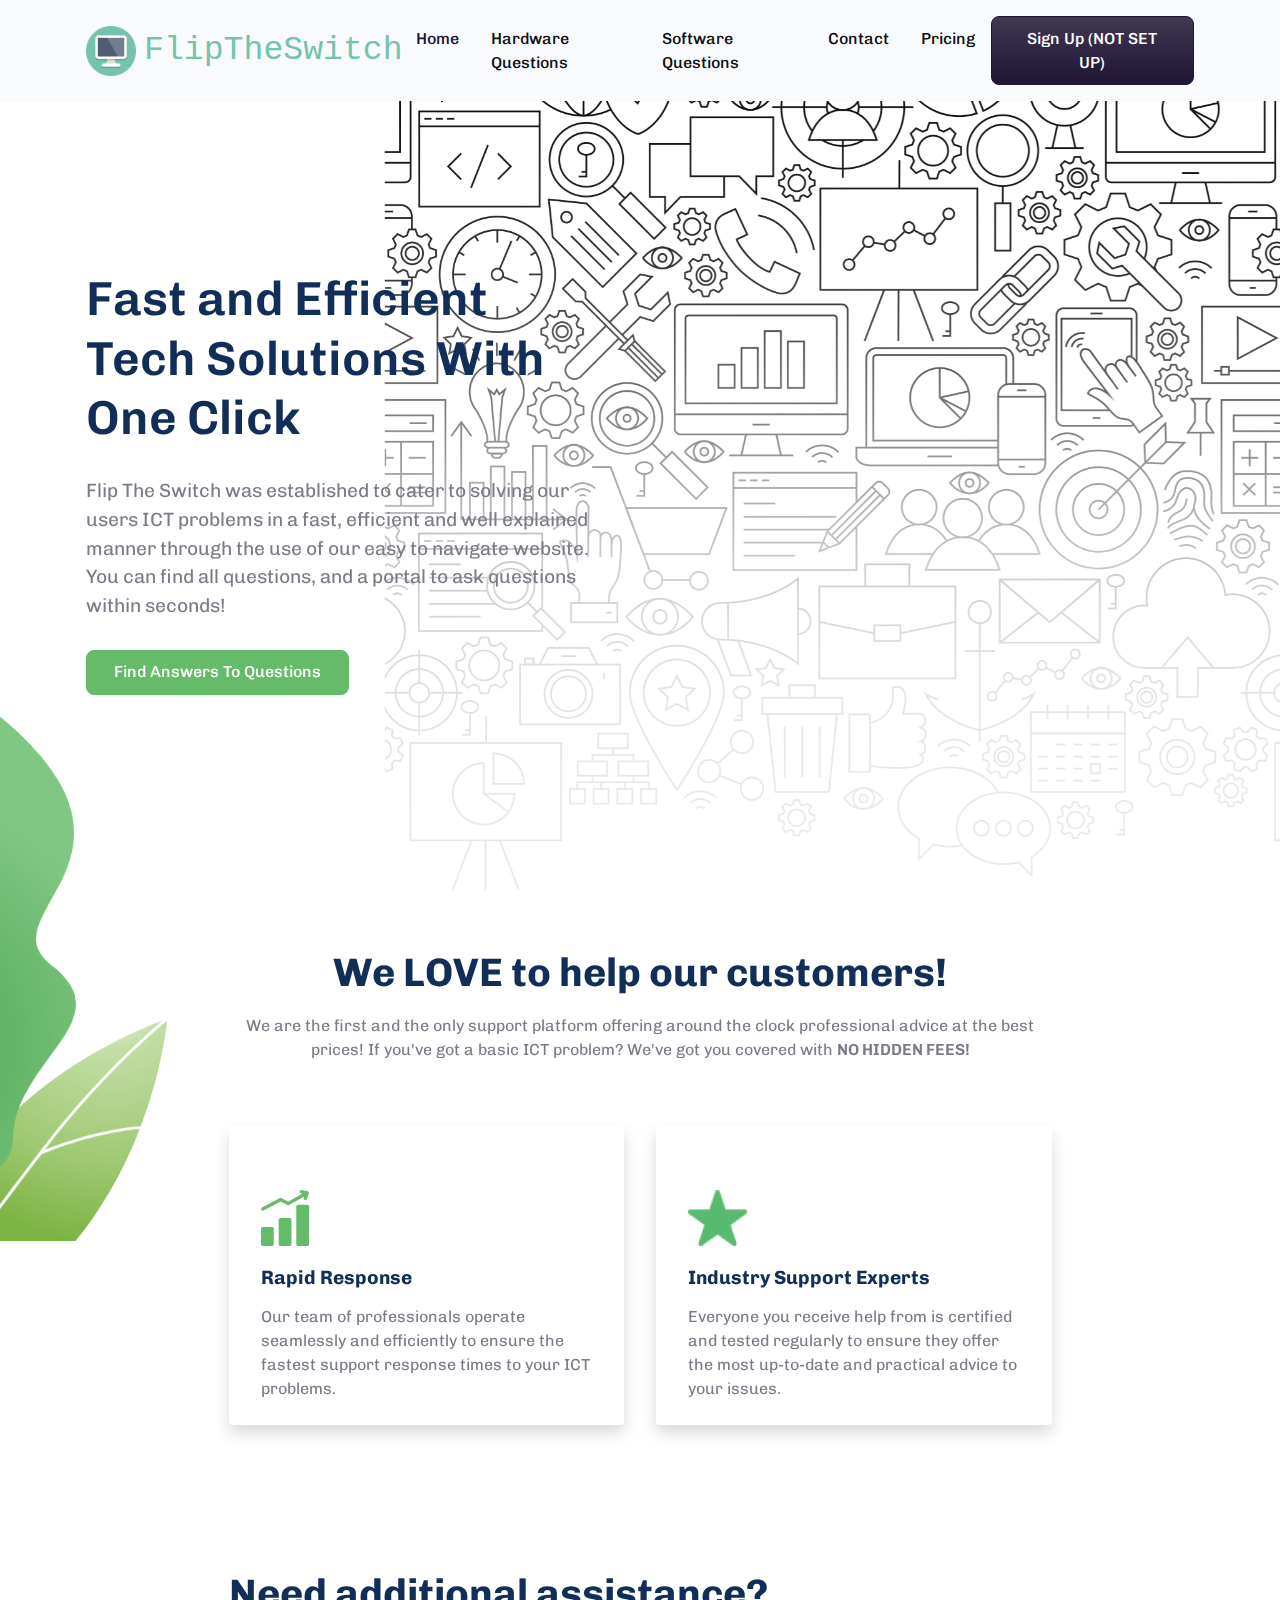
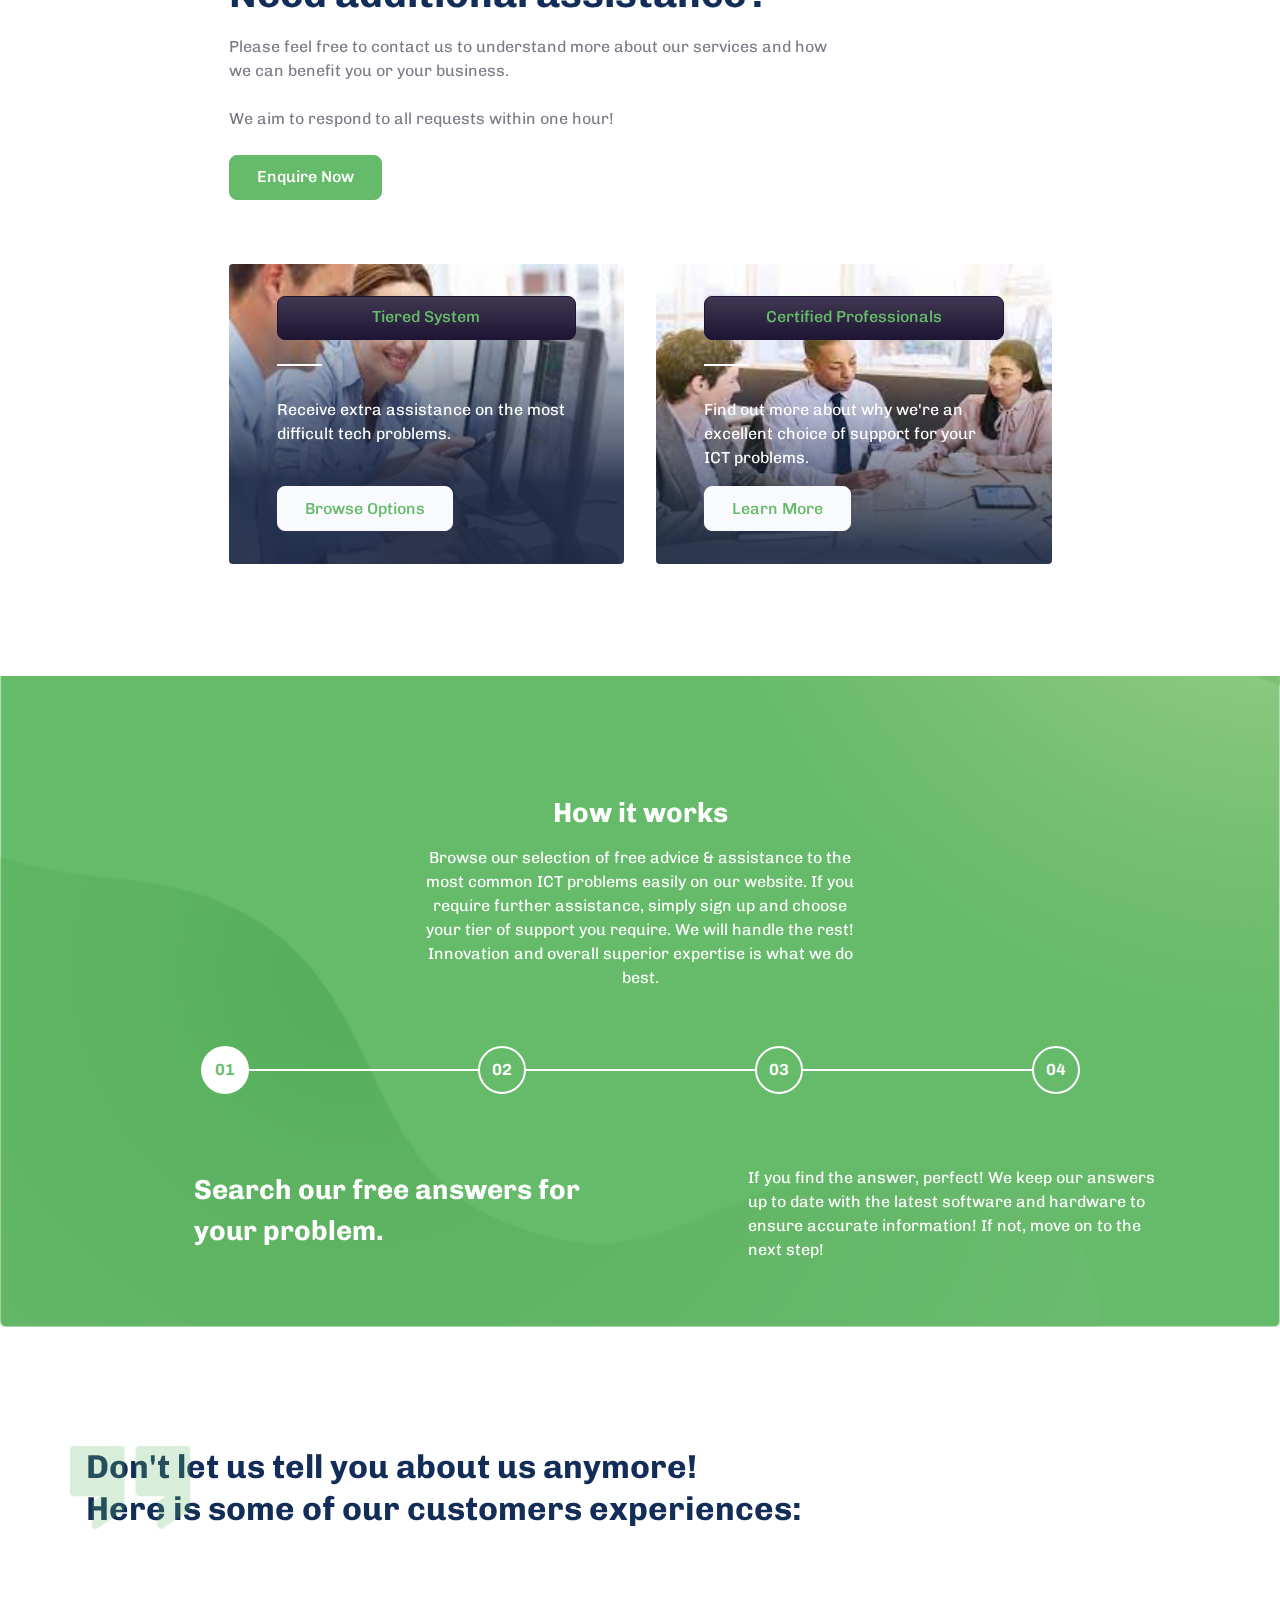
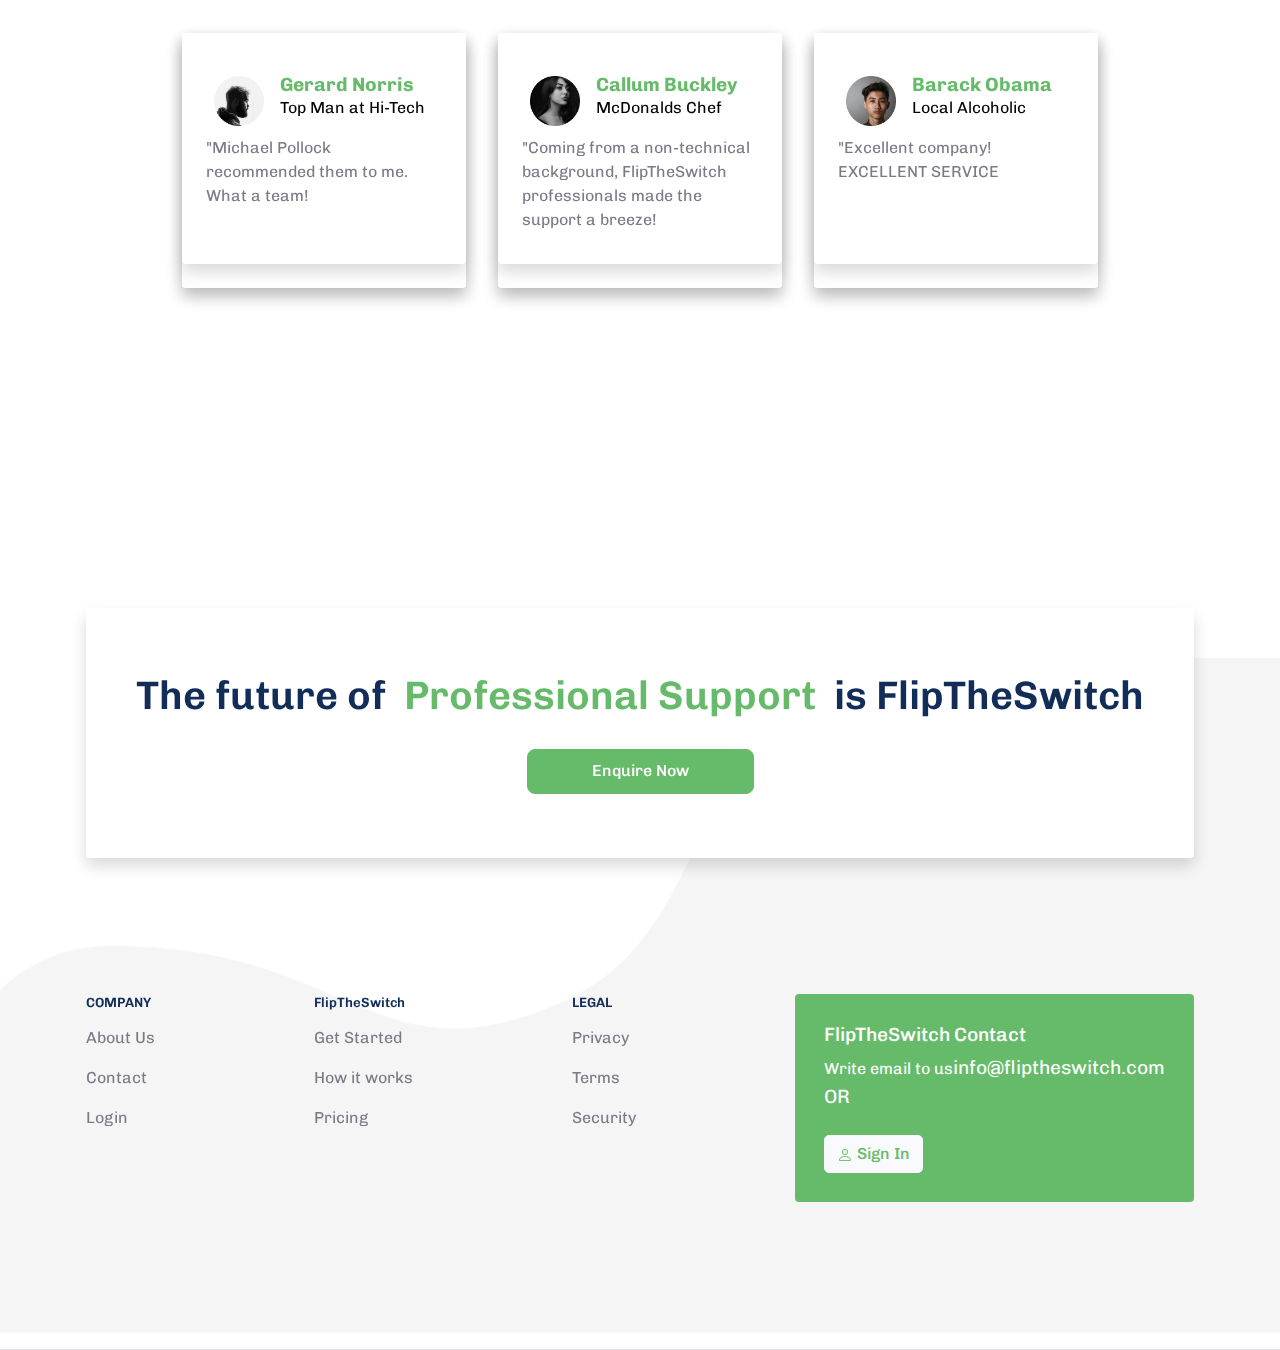
==== index.html @ 38746a78 "test test" ====
<!DOCTYPE html>
<html lang="en-US" dir="ltr">
  <head>
    <meta charset="utf-8" />
    <meta http-equiv="X-UA-Compatible" content="IE=edge" />
    <meta name="viewport" content="width=device-width, initial-scale=1" />

    <!-- ===============================================-->
    <!--    Document Title-->
    <!-- ===============================================-->
    <title>Home - FlipTheSwitch</title>

    <!-- ===============================================-->
    <!--    Favicons-->
    <!-- ===============================================-->
    <link
      rel="apple-touch-icon"
      sizes="180x180"
      href="assets/img/favicons/apple-touch-icon.png"
    />
    <link
      rel="icon"
      type="image/png"
      sizes="32x32"
      href="assets/img/favicons/favicon-32x32.png"
    />
    <link
      rel="icon"
      type="image/png"
      sizes="16x16"
      href="assets/img/favicons/favicon-16x16.png"
    />
    <link rel="manifest" href="assets/img/favicons/site.webmanifest" />
    <!-- <link
      rel="apple-touch-icon"
      sizes="180x180"
      href="assets/img/favicons/apple-touch-icon.png"
    />
    <link
      rel="icon"
      type="image/png"
      sizes="32x32"
      href="assets/img/favicons/favicon-32x32.png"
    />
    <link
      rel="icon"
      type="image/png"
      sizes="16x16"
      href="assets/img/favicons/favicon-16x16.png"
    />
    <link
      rel="shortcut icon"
      type="image/x-icon"
      href="assets/img/favicons/favicon.ico"
    />
    <link rel="manifest" href="assets/img/favicons/manifest.json" />
    <meta
      name="msapplication-TileImage"
      content="assets/img/favicons/mstile-150x150.png"
    /> -->
    <meta name="theme-color" content="#ffffff" />

    <!-- ===============================================-->
    <!--    Stylesheets-->
    <!-- ===============================================-->
    <link href="assets/css/theme.min.css" rel="stylesheet" />
  </head>

  <body>
    <!-- ===============================================-->
    <!--    Main Content-->
    <!-- ===============================================-->
    <main class="main" id="top">
      <nav
        class="navbar navbar-expand-lg navbar-light fixed-top py-3 bg-light opacity-1"
        data-navbar-on-scroll="data-navbar-on-scroll"
      >
        <div class="container">
          <a class="navbar-brand" href="index.html"
            ><img
              class="d-inline-block align-top img-fluid"
              src="assets/img/gallery/main-logo.png"
              alt=""
              width="50"
            /><span class="text-theme font-monospace fs-4 ps-2"
              >FlipTheSwitch</span
            ></a
          ><button
            class="navbar-toggler collapsed"
            type="button"
            data-bs-toggle="collapse"
            data-bs-target="#navbarSupportedContent"
            aria-controls="navbarSupportedContent"
            aria-expanded="false"
            aria-label="Toggle navigation"
          >
            <span class="navbar-toggler-icon"></span>
          </button>
          <div
            class="collapse navbar-collapse border-top border-lg-0 mt-4 mt-lg-0"
            id="navbarSupportedContent"
          >
            <ul class="navbar-nav me-auto mb-2 mb-lg-0">
              <li class="naßv-item px-2">
                <a
                  class="nav-link fw-medium active"
                  aria-current="page"
                  href="index.html"
                  >Home</a
                >
              </li>
              <li class="nav-item px-2">
                <a class="nav-link fw-medium" href="hardware_questions.html"
                  >Hardware Questions</a
                >
              </li>
              <li class="nav-item px-2">
                <a class="nav-link fw-medium" href="software_questions.html">Software Questions</a>
              </li>
              <li class="nav-item px-2">
                <a class="nav-link fw-medium" href="contact.html">Contact</a>
              </li>
              <li class="nav-item px-2">
                <a class="nav-link fw-medium" href="pricing.html">Pricing</a>
              </li>

            </ul>
            <form class="d-flex">
              <button
                class="btn btn-lg btn-dark bg-gradient order-0"
                type="submit"
              >
                Sign Up (NOT SET UP)
              </button>
            </form>
          </div>
        </div>
      </nav>
      <section class="py-0" id="header">
        <div
          class="bg-holder d-none d-md-block"
          style="
            background-image: url(assets/img/illustrations/hero-header2.png);
            background-position: right top;
            background-size: contain;
            top: 8%;
            left: 30%;
          "
        ></div>
        <!--/.bg-holder-->
        <div
          class="bg-holder d-md-none"
          style="
            background-image: url(assets/img/illustrations/hero-bg.png);
            background-position: right top;
            background-size: contain;
          "
        ></div>
        <!--/.bg-holder-->
        <div class="container">
          <div class="row align-items-center min-vh-75 min-vh-lg-100">
            <div
              class="col-md-7 col-lg-6 col-xxl-5 py-6 text-sm-start text-center"
            >
              <h1 class="mt-6 mb-sm-4 fw-semi-bold lh-sm fs-4 fs-lg-5 fs-xl-6">
                Fast and Efficient <br class="d-block d-lg-block" />Tech
                Solutions With <br class="d-block d-lg-block" />One Click
              </h1>
              <p class="mb-4 fs-1">
                Flip The Switch was established to cater to solving our users
                ICT problems in a fast, efficient and well explained manner
                through the use of our easy to navigate website. You can find
                all questions, and a portal to ask questions within seconds!
              </p>
              <a class="btn btn-lg btn-success" href="hardware_questions.html" role="button"
                >Find Answers To Questions</a
              >
            </div>
          </div>
        </div>
      </section>
      <section class="py-5" id="Opportuanities">
        <div
          class="bg-holder d-none d-sm-block"
          style="
            background-image: url(assets/img/illustrations/bg.png);
            background-position: top left;
            background-size: 225px 755px;
            margin-top: -17.5rem;
          "
        ></div>
        <!--/.bg-holder-->
        <div class="container">
          <div class="row">
            <div class="col-lg-9 mx-auto text-center mb-3">
              <h5 class="fw-bold fs-3 fs-lg-5 lh-sm mb-3">
                We LOVE to help our customers!
              </h5>
              <p class="mb-5">
                We are the first and the only support platform offering around
                the clock professional advice at the best prices! If you've got
                a basic ICT problem? We've got you covered with
                <strong>NO HIDDEN FEES!</strong>
              </p>
            </div>
          </div>
          <div class="row flex-center h-100">
            <div class="col-xl-9">
              <div class="row">
                <!-- <div class="col-md-4 mb-5">
                  <div
                    class="card h-100 shadow px-4 px-md-2 px-lg-3 card-span pt-6"
                  >
                    <div class="text-center text-md-start card-hover">
                      <img
                        class="ps-3 icons"
                        src="assets/img/icons/farmer.svg"
                        height="60"
                        alt=""
                      />
                      <div class="card-body">
                        <h6 class="fw-bold fs-1 heading-color">
                          Connect with our farmers
                        </h6>
                        <p class="mt-3 mb-md-0 mb-lg-2">
                          Nemo enim ipsam voluptatem quia voluptas sit
                          aspernatur aut odit aut fugit, sed quia consequuntur
                          magni dolores eos qui ratione

                          <br />
                          <br />
                          Put whatever shite in here.
                        </p>
                      </div>
                    </div>
                  </div>
                </div> -->
                <div class="col-md-6 mb-5">
                  <div
                    class="card h-100 shadow px-4 px-md-2 px-lg-3 card-span pt-6"
                  >
                    <div class="text-center text-md-start card-hover">
                      <img
                        class="ps-3 pb-1 icons"
                        src="assets/img/icons/growth.svg"
                        height="60"
                        alt=""
                      />
                      <div class="card-body">
                        <h6 class="fw-bold fs-1 heading-color">
                          Rapid Response
                        </h6>
                        <p class="mt-3 mb-md-0 mb-lg-2">
                          Our team of professionals operate seamlessly and efficiently to ensure the fastest support response times to your ICT problems.<br />
                        </p>
                      </div>
                    </div>
                  </div>
                </div>
                <div class="col-md-6 mb-5">
                  <div
                    class="card h-100 shadow px-4 px-md-2 px-lg-3 card-span pt-6"
                  >
                    <div class="text-center text-md-start card-hover">
                      <img
                        class="ps-3 pb-1 icons"
                        src="assets/img/icons/star.png"
                        height="60"
                        alt=""
                      />
                      <div class="card-body">
                        <h6 class="fw-bold fs-1 heading-color">
                          Industry Support Experts
                        </h6>
                        <p class="mt-3 mb-md-0 mb-lg-2">
                          Everyone you receive help from is certified and tested regularly to ensure they offer the most up-to-date and practical advice to your issues.
                        </p>
                      </div>
                    </div>
                  </div>
                </div>
              </div>
            </div>
          </div>
        </div>
      </section>

      <!-- ============================================-->
      <!-- <section> begin ============================-->
      <section class="py-5" id="invest">
        <div class="container">
          <div class="row justify-content-center">
            <div class="col-xl-9 mb-3">
              <div class="row">
                <div class="col-lg-9 mb-3">
                  <h5 class="fw-bold fs-3 fs-lg-5 lh-sm mb-3">
                    Need additional assistance?
                  </h5>
                  <p class="mb-5">
                    Please feel free to contact us to understand more about our services and how we can benefit you or your business. <br /><br />
                    We aim to respond to all requests within one hour!<br><br> 

                    <a class="btn btn-lg btn-success" href="contact.html" role="button"
                >Enquire Now</a
                  </p>
                </div>
                <div class="col-md-6 mb-5">
                  <div class="card text-white">
                    <img
                      class="card-img"
                      src="assets/img/gallery/short-terms2.jpg"
                      alt="..."
                      height="300px"
                    />
                    <div
                      class="card-img-overlay d-flex flex-column justify-content-center px-5 px-md-3 px-lg-5 bg-dark-gradient"
                    >
                    <h6 class="text-success pt-2 btn btn-lg btn-dark bg-gradient order-0">Tiered System</h6>
                      <hr
                        class="text-white"
                        style="height: 0.12rem; width: 2.813rem"
                      />
                      <div class="pt-lg-3">
                        
                        <p class="w-xxl-75">
                          Receive extra assistance on the most difficult tech
                          problems.<br><br>
                        </p>
                        <button
                          class="btn btn-lg btn-light text-success"
                          type="button"
                        >
                          Browse Options
                        </button>
                      </div>
                    </div>
                  </div>
                </div>
                <div class="col-md-6 mb-5">
                  <div class="card text-white">
                    <img
                      class="card-img"
                      src="assets/img/gallery/qualified.jpg"
                      alt="..."
                      height="300px"
                    />
                    <div
                      class="card-img-overlay d-flex flex-column justify-content-center px-5 px-md-3 px-lg-5 bg-light-gradient"
                    >
                      <h6 class="text-success pt-2 btn btn-lg btn-dark bg-gradient order-0">Certified Professionals</h6>
                      <hr
                        class="text-white"
                        style="height: 0.12rem; width: 2.813rem"
                      />
                      <div class="pt-lg-3">
                      
                        <p class="w-xxl-75">
                          Find out more about why we're an excellent choice of
                          support for your ICT problems.
                        </p>
                        <button
                          class="btn btn-lg btn-light text-success"
                          type="button"
                        >
                          Learn More
                        </button>
                      </div>
                    </div>
                  </div>
                </div>
              </div>
            </div>
          </div>
        </div>
        <!-- end of .container-->
      </section>
      <!-- <section> close ============================-->
      <!-- ============================================-->

      <section class="py-0">
        <div
          class="bg-holder"
          style="
            background-image: url(assets/img/illustrations/how-it-works.png);
            background-position: center bottom;
            background-size: cover;
          "
        ></div>
        <!--/.bg-holder-->
        <div class="container-lg">
          <div class="row justify-content-center">
            <div class="col-sm-8 col-md-9 col-xl-5 text-center pt-8">
              <h5 class="fw-bold fs-3 fs-xxl-5 lh-sm mb-3 text-white">
                How it works
              </h5>
              <p class="mb-5 text-white">
                Browse our selection of free advice & assistance to the most
                common ICT problems easily on our website. If you require
                further assistance, simply sign up and choose your tier of
                support you require. We will handle the rest! Innovation and
                overall superior expertise is what we do best.
              </p>
            </div>
            <div class="col-sm-9 col-md-12 col-xxl-9">
              <div class="theme-tab">
                <ul class="nav justify-content-between">
                  <li class="nav-item" role="presentation">
                    <a
                      class="nav-link active fw-semi-bold"
                      href="#bootstrap-tab1"
                      data-bs-toggle="tab"
                      data-bs-target="#tab1"
                      id="tab-1"
                      ><span class="nav-item-circle-parent"
                        ><span class="nav-item-circle">01</span></span
                      ></a
                    >
                  </li>
                  <li class="nav-item" role="presentation">
                    <a
                      class="nav-link fw-semi-bold"
                      href="#bootstrap-tab2"
                      data-bs-toggle="tab"
                      data-bs-target="#tab2"
                      id="tab-2"
                      ><span class="nav-item-circle-parent"
                        ><span class="nav-item-circle">02</span></span
                      ></a
                    >
                  </li>
                  <li class="nav-item" role="presentation">
                    <a
                      class="nav-link fw-semi-bold"
                      href="#bootstrap-tab3"
                      data-bs-toggle="tab"
                      data-bs-target="#tab3"
                      id="tab-3"
                      ><span class="nav-item-circle-parent"
                        ><span class="nav-item-circle">03</span></span
                      ></a
                    >
                  </li>
                  <li class="nav-item" role="presentation">
                    <a
                      class="nav-link fw-semi-bold"
                      href="#bootstrap-tab4"
                      data-bs-toggle="tab"
                      data-bs-target="#tab4"
                      id="tab-4"
                      ><span class="nav-item-circle-parent"
                        ><span class="nav-item-circle">04</span></span
                      ></a
                    >
                  </li>
                </ul>
                <div class="tab-content" id="myTabContent">
                  <div
                    class="tab-pane fade show active"
                    id="tab1"
                    role="tabpanel"
                    aria-labelledby="tab-1"
                  >
                    <div class="row align-items-center my-6 mx-auto">
                      <div class="col-md-6 col-lg-5 offset-md-1">
                        <h3 class="fw-bold lh-base text-white">
                          Search our free answers for your problem.
                        </h3>
                      </div>
                      <div class="col-md-5 text-white offset-lg-1">
                        <p class="mb-0">
                          If you find the answer, perfect! We keep our answers
                          up to date with the latest software and hardware to
                          ensure accurate information! If not, move on to the
                          next step!
                        </p>
                      </div>
                    </div>
                  </div>
                  <div
                    class="tab-pane fade"
                    id="tab2"
                    role="tabpanel"
                    aria-labelledby="tab-2"
                  >
                    <div class="row align-items-center my-6 mx-auto">
                      <div class="col-md-6 col-lg-5 offset-md-1">
                        <h3 class="fw-bold lh-base text-white">
                          Click SIGN UP at the top of the page or
                          <a href="#">CLICK HERE</a>
                        </h3>
                      </div>
                      <div class="col-md-5 text-white offset-lg-1">
                        <p class="mb-0">
                          When you sign up to our website, you unlock more free
                          professional advice & the option to pay for our
                          professionals to assist you 1-on-1.
                        </p>
                      </div>
                    </div>
                  </div>
                  <div
                    class="tab-pane fade"
                    id="tab3"
                    role="tabpanel"
                    aria-labelledby="tab-3"
                  >
                    <div class="row align-items-center my-6 mx-auto">
                      <div class="col-md-6 col-lg-5 offset-md-1">
                        <h3 class="fw-bold lh-base text-white">
                          Fill in payment info & select the support you require!
                        </h3>
                      </div>
                      <div class="col-md-5 text-white offset-lg-1">
                        <p class="mb-0">
                          We offer a 30 day money back gaurantee in the unlikely
                          scenario that we fail to resolve your problem.
                          <br /><br />
                          Select your support level and you're good to go!
                        </p>
                      </div>
                    </div>
                  </div>
                  <div
                    class="tab-pane fade"
                    id="tab4"
                    role="tabpanel"
                    aria-labelledby="tab-4"
                  >
                    <div class="row align-items-center my-6 mx-auto">
                      <div class="col-md-6 col-lg-5 offset-md-1">
                        <h3 class="fw-bold lh-base text-white">
                          Schedule your 1-to-1 slot or speak to us instantly at
                          the click of a button.
                        </h3>
                      </div>
                      <div class="col-md-5 text-white offset-lg-1">
                        <p class="mb-0">
                          We understand the frustation of waiting on responses
                          during support requests. We have the solution. You can
                          schedule a time that suits you to receive ICT support
                          or contact our agents immediately. We aim to respond
                          within <strong>ONE hour!</strong>
                        </p>
                      </div>
                    </div>
                  </div>
                </div>
              </div>
            </div>
          </div>
        </div>
      </section>
      <section class="py-8" id="testimonial">
        <div class="container-lg">
          <div class="row flex-center">
            <div class="col-12 col-lg-10 col-xl-12">
              <div
                class="bg-holder"
                style="
                  background-image: url(assets/img/illustrations/testimonial-bg.png);
                  background-position: top left;
                  background-size: 120px 83px;
                "
              ></div>
              <!--/.bg-holder-->
              <h6 class="fs-3 fs-lg-4 fw-bold lh-sm">
                Don't let us tell you about us anymore! <br />
                Here is some of our customers experiences:
              </h6>
            </div>
            <div
              class="carousel slide pt-3"
              id="carouselExampleDark"
              data-bs-ride="carousel"
            >
              <div class="carousel-inner">
                <div class="carousel-item active" data-bs-interval="10000">
                  <div
                    class="row h-100 mx-3 mx-sm-5 mx-md-4 my-md-7 m-lg-7 mt-7"
                  >
                    <div class="col-md-4 mb-5 mb-md-0">
                      <div class="card h-100 shadow">
                        <div class="card-body my-3">
                          <div
                            class="align-items-xl-center d-block d-xl-flex px-3"
                          >
                            <img
                              class="img-fluid me-3 me-md-2 me-lg-3"
                              src="assets/img/gallery/user-1.png"
                              width="50"
                              alt=""
                            />
                            <div class="flex-1 align-items-center pt-2">
                              <h5 class="mb-0 fw-bold text-success">
                                Gerard Norris
                              </h5>
                              <p class="fw-normal text-black">
                                Top Dog at Hi-Tech
                              </p>
                            </div>
                          </div>
                          <p class="mb-0 px-3 px-md-2 px-xxl-3">
                            &quot;Michael Pollock recommended them to me. What a
                            team!
                          </p>
                        </div>
                      </div>
                    </div>
                    <div class="col-md-4 mb-5 mb-md-0">
                      <div class="card h-100 shadow">
                        <div class="card-body my-3">
                          <div
                            class="align-items-xl-center d-block d-xl-flex px-3"
                          >
                            <img
                              class="img-fluid me-3 me-md-2 me-lg-3"
                              src="assets/img/gallery/user-2.png"
                              width="50"
                              alt=""
                            />
                            <div class="flex-1 align-items-center pt-2">
                              <h5 class="mb-0 fw-bold text-success">
                                Callum Buckley
                              </h5>
                              <p class="fw-normal text-black">
                                McDonalds Head Chef
                              </p>
                            </div>
                          </div>
                          <p class="mb-0 px-3 px-md-2 px-xxl-3">
                            &quot;Coming from a non-technical background,
                            FlipTheSwitch professionals made the support a
                            breeze!
                          </p>
                        </div>
                      </div>
                    </div>
                    <div class="col-md-4 mb-5 mb-md-0">
                      <div class="card h-100 shadow">
                        <div class="card-body my-3">
                          <div
                            class="align-items-xl-center d-block d-xl-flex px-3"
                          >
                            <img
                              class="img-fluid me-3 me-md-2 me-lg-3"
                              src="assets/img/gallery/user-3.png"
                              width="50"
                              alt=""
                            />
                            <div class="flex-1 align-items-center pt-2">
                              <h5 class="mb-0 fw-bold text-success">
                                Barack Obama
                              </h5>
                              <p class="fw-normal text-black">Herbalist</p>
                            </div>
                          </div>
                          <p class="mb-0 px-3 px-md-2 px-xxl-3">
                            &quot;Excellent company! EXCELLENT SERVICE
                          </p>
                        </div>
                      </div>
                    </div>
                  </div>
                </div>
                <div class="carousel-item active" data-bs-interval="20000">
                  <div
                    class="row h-100 mx-3 mx-sm-5 mx-md-4 my-md-7 m-lg-7 mt-7"
                  >
                    <div class="col-md-4 mb-5 mb-md-0">
                      <div class="card h-100 shadow">
                        <div class="card-body my-3">
                          <div
                            class="align-items-xl-center d-block d-xl-flex px-3"
                          >
                            <img
                              class="img-fluid me-3 me-md-2 me-lg-3"
                              src="assets/img/gallery/user-1.png"
                              width="50"
                              alt=""
                            />
                            <div class="flex-1 align-items-center pt-2">
                              <h5 class="mb-0 fw-bold text-success">
                                Gerard Norris
                              </h5>
                              <p class="fw-normal text-black">
                                Top Dog at Hi-Tech
                              </p>
                            </div>
                          </div>
                          <p class="mb-0 px-3 px-md-2 px-xxl-3">
                            &quot;Michael Pollock recommended them to me. What a
                            team!
                          </p>
                        </div>
                      </div>
                    </div>
                    <div class="col-md-4 mb-5 mb-md-0">
                      <div class="card h-100 shadow">
                        <div class="card-body my-3">
                          <div
                            class="align-items-xl-center d-block d-xl-flex px-3"
                          >
                            <img
                              class="img-fluid me-3 me-md-2 me-lg-3"
                              src="assets/img/gallery/user-2.png"
                              width="50"
                              alt=""
                            />
                            <div class="flex-1 align-items-center pt-2">
                              <h5 class="mb-0 fw-bold text-success">
                                Callum Buckley
                              </h5>
                              <p class="fw-normal text-black">
                                McDonalds Head Chef
                              </p>
                            </div>
                          </div>
                          <p class="mb-0 px-3 px-md-2 px-xxl-3">
                            &quot;Coming from a non-technical background,
                            FlipTheSwitch professionals made the support a
                            breeze!
                          </p>
                        </div>
                      </div>
                    </div>
                    <div class="col-md-4 mb-5 mb-md-0">
                      <div class="card h-100 shadow">
                        <div class="card-body my-3">
                          <div
                            class="align-items-xl-center d-block d-xl-flex px-3"
                          >
                            <img
                              class="img-fluid me-3 me-md-2 me-lg-3"
                              src="assets/img/gallery/user-3.png"
                              width="50"
                              alt=""
                            />
                            <div class="flex-1 align-items-center pt-2">
                              <h5 class="mb-0 fw-bold text-success">
                                Barack Obama
                              </h5>
                              <p class="fw-normal text-black">Herbalist</p>
                            </div>
                          </div>
                          <p class="mb-0 px-3 px-md-2 px-xxl-3">
                            &quot;Excellent company! EXCELLENT SERVICE
                          </p>
                        </div>
                      </div>
                    </div>
                  </div>
                </div>
                <div class="carousel-item active" data-bs-interval="30000">
                  <div
                    class="row h-100 mx-3 mx-sm-5 mx-md-4 my-md-7 m-lg-7 mt-7"
                  >
                    <div class="col-md-4 mb-5 mb-md-0">
                      <div class="card h-100 shadow">
                        <div class="card-body my-3">
                          <div
                            class="align-items-xl-center d-block d-xl-flex px-3"
                          >
                            <img
                              class="img-fluid me-3 me-md-2 me-lg-3"
                              src="assets/img/gallery/user-1.png"
                              width="50"
                              alt=""
                            />
                            <div class="flex-1 align-items-center pt-2">
                              <h5 class="mb-0 fw-bold text-success">
                                Gerard Norris
                              </h5>
                              <p class="fw-normal text-black">
                                Top Man at Hi-Tech
                              </p>
                            </div>
                          </div>
                          <p class="mb-0 px-3 px-md-2 px-xxl-3">
                            &quot;Michael Pollock recommended them to me. What a
                            team!
                          </p>
                        </div>
                      </div>
                    </div>
                    <div class="col-md-4 mb-5 mb-md-0">
                      <div class="card h-100 shadow">
                        <div class="card-body my-3">
                          <div
                            class="align-items-xl-center d-block d-xl-flex px-3"
                          >
                            <img
                              class="img-fluid me-3 me-md-2 me-lg-3"
                              src="assets/img/gallery/user-2.png"
                              width="50"
                              alt=""
                            />
                            <div class="flex-1 align-items-center pt-2">
                              <h5 class="mb-0 fw-bold text-success">
                                Callum Buckley
                              </h5>
                              <p class="fw-normal text-black">
                                McDonalds Chef
                              </p>
                            </div>
                          </div>
                          <p class="mb-0 px-3 px-md-2 px-xxl-3">
                            &quot;Coming from a non-technical background,
                            FlipTheSwitch professionals made the support a
                            breeze!
                          </p>
                        </div>
                      </div>
                    </div>
                    <div class="col-md-4 mb-5 mb-md-0">
                      <div class="card h-100 shadow">
                        <div class="card-body my-3">
                          <div
                            class="align-items-xl-center d-block d-xl-flex px-3"
                          >
                            <img
                              class="img-fluid me-3 me-md-2 me-lg-3"
                              src="assets/img/gallery/user-3.png"
                              width="50"
                              alt=""
                            />
                            <div class="flex-1 align-items-center pt-2">
                              <h5 class="mb-0 fw-bold text-success">
                                Barack Obama
                              </h5>
                              <p class="fw-normal text-black">Local Alcoholic</p>
                            </div>
                          </div>
                          <p class="mb-0 px-3 px-md-2 px-xxl-3">
                            &quot;Excellent company! EXCELLENT SERVICE
                          </p>
                        </div>
                      </div>
                    </div>
                  </div>
                </div>
                <div class="carousel-item" data-bs-interval="2000">
                  <div
                    class="row h-100 mx-3 mx-sm-5 mx-md-4 my-md-7 m-lg-7 mt-7"
                  >
                    <div class="col-md-4 mb-5 mb-md-0">
                      <div class="card h-100 shadow">
                        <div class="card-body my-3">
                          <div
                            class="align-items-xl-center d-block d-xl-flex px-3"
                          >
                            <img
                              class="img-fluid me-3 me-md-2 me-lg-3"
                              src="assets/img/gallery/user-1.png"
                              width="50"
                              alt=""
                            />
                            <div class="flex-1 align-items-center pt-2">
                              <h5 class="mb-0 fw-bold text-success">
                                Fernando Soler
                              </h5>
                              <p class="fw-normal text-black">
                                Telecommunication Engineer
                              </p>
                            </div>
                          </div>
                          <p class="mb-0 px-3 px-md-2 px-xxl-3">
                            &quot;Quis autem vel eum iure reprehenderit qui in
                            ea voluptate velit esse quam nihil molestiae
                          </p>
                        </div>
                      </div>
                    </div>
                    <div class="col-md-4 mb-5 mb-md-0">
                      <div class="card h-100 shadow">
                        <div class="card-body my-3">
                          <div
                            class="align-items-xl-center d-block d-xl-flex px-3"
                          >
                            <img
                              class="img-fluid me-3 me-md-2 me-lg-3"
                              src="assets/img/gallery/user-2.png"
                              width="50"
                              alt=""
                            />
                            <div class="flex-1 align-items-center pt-2">
                              <h5 class="mb-0 fw-bold text-success">
                                Ilone Pickford
                              </h5>
                              <p class="fw-normal text-black">
                                Head of Agrogofund Groups
                              </p>
                            </div>
                          </div>
                          <p class="mb-0 px-3 px-md-2 px-xxl-3">
                            &quot;At vero eos et accusamus et iusto odio
                            dignissimos ducimus qui blanditiis praesentium
                          </p>
                        </div>
                      </div>
                    </div>
                    <div class="col-md-4 mb-5 mb-md-0">
                      <div class="card h-100 shadow">
                        <div class="card-body my-3">
                          <div
                            class="align-items-xl-center d-block d-xl-flex px-3"
                          >
                            <img
                              class="img-fluid me-3 me-md-2 me-lg-3"
                              src="assets/img/gallery/user-3.png"
                              width="50"
                              alt=""
                            />
                            <div class="flex-1 align-items-center pt-2">
                              <h5 class="mb-0 fw-bold text-success">
                                Ed O’Brien
                              </h5>
                              <p class="fw-normal text-black">Herbalist</p>
                            </div>
                          </div>
                          <p class="mb-0 px-3 px-md-2 px-xxl-3">
                            &quot;Ui dolorem eum fugiat quo voluptas nulla
                            pariatur? At vero eos et accusamus et iusto odio
                          </p>
                        </div>
                      </div>
                    </div>
                  </div>
                </div>
                <div class="carousel-item">
                  <div
                    class="row h-100 mx-3 mx-sm-5 mx-md-4 my-md-7 m-lg-7 mt-7"
                  >
                    <div class="col-md-4 mb-5 mb-md-0">
                      <div class="card h-100 shadow">
                        <div class="card-body my-3">
                          <div
                            class="align-items-xl-center d-block d-xl-flex px-3"
                          >
                            <img
                              class="img-fluid me-3 me-md-2 me-lg-3"
                              src="assets/img/gallery/user-1.png"
                              width="50"
                              alt=""
                            />
                            <div class="flex-1 align-items-center pt-2">
                              <h5 class="mb-0 fw-bold text-success">
                                Fernando Soler
                              </h5>
                              <p class="fw-normal text-black">
                                Telecommunication Engineer
                              </p>
                            </div>
                          </div>
                          <p class="mb-0 px-3 px-md-2 px-xxl-3">
                            &quot;Quis autem vel eum iure reprehenderit qui in
                            ea voluptate velit esse quam nihil molestiae
                          </p>
                        </div>
                      </div>
                    </div>
                    <div class="col-md-4 mb-5 mb-md-0">
                      <div class="card h-100 shadow">
                        <div class="card-body my-3">
                          <div
                            class="align-items-xl-center d-block d-xl-flex px-3"
                          >
                            <img
                              class="img-fluid me-3 me-md-2 me-lg-3"
                              src="assets/img/gallery/user-2.png"
                              width="50"
                              alt=""
                            />
                            <div class="flex-1 align-items-center pt-2">
                              <h5 class="mb-0 fw-bold text-success">
                                Ilone Pickford
                              </h5>
                              <p class="fw-normal text-black">
                                Head of Agrogofund Groups
                              </p>
                            </div>
                          </div>
                          <p class="mb-0 px-3 px-md-2 px-xxl-3">
                            &quot;At vero eos et accusamus et iusto odio
                            dignissimos ducimus qui blanditiis praesentium
                          </p>
                        </div>
                      </div>
                    </div>
                    <div class="col-md-4 mb-5 mb-md-0">
                      <div class="card h-100 shadow">
                        <div class="card-body my-3">
                          <div
                            class="align-items-xl-center d-block d-xl-flex px-3"
                          >
                            <img
                              class="img-fluid me-3 me-md-2 me-lg-3"
                              src="assets/img/gallery/user-3.png"
                              width="50"
                              alt=""
                            />
                            <div class="flex-1 align-items-center pt-2">
                              <h5 class="mb-0 fw-bold text-success">
                                Ed O’Brien
                              </h5>
                              <p class="fw-normal text-black">Herbalist</p>
                            </div>
                          </div>
                          <p class="mb-0 px-3 px-md-2 px-xxl-3">
                            &quot;Ui dolorem eum fugiat quo voluptas nulla
                            pariatur? At vero eos et accusamus et iusto odio
                          </p>
                        </div>
                      </div>
                    </div>
                  </div>
                </div>
              </div>
              <!-- <div class="row px-3 px-sm-6 px-md-0 px-lg-5 px-xl-4">
                <div class="col-12 position-relative">
                  <a
                    class="carousel-control-prev carousel-icon z-index-2"
                    href="#carouselExampleDark"
                    role="button"
                    data-bs-slide="prev"
                    ><span
                      class="carousel-control-prev-icon"
                      aria-hidden="true"
                    ></span
                    ><span class="visually-hidden">Previous</span></a
                  ><a
                    class="carousel-control-next carousel-icon z-index-2"
                    href="#carouselExampleDark"
                    role="button"
                    data-bs-slide="next"
                    ><span
                      class="carousel-control-next-icon"
                      aria-hidden="true"
                    ></span
                    ><span class="visually-hidden">Next</span></a
                  >
                </div> -->
              </div>
            </div>
          </div>
        </div>
      </section>

      <!-- ============================================-->
      <!-- <section> begin ============================-->
      <section class="z-index-1 cta">
        <div class="container">
          <div class="row flex-center">
            <div class="col-12">
              <div class="card shadow h-100 py-5">
                <div class="card-body text-center">
                  <h1 class="fw-semi-bold mb-4">
                    The future of &nbsp;<span class="text-success"
                      >Professional Support</span
                    >
                    &nbsp;is FlipTheSwitch
                  </h1>
                  <a class="btn btn-lg btn-success px-6" href="pricing.html" role="button"
                    >Enquire Now</a
                  >
                </div>
              </div>
            </div>
          </div>
        </div>
        <!-- end of .container-->
      </section>
      <!-- <section> close ============================-->
      <!-- ============================================-->

      <section class="py-0" id="contact">
        <div
          class="bg-holder"
          style="
            background-image: url(assets/img/illustrations/footer-bg.png);
            background-position: center;
            background-size: cover;
          "
        ></div>
        <!--/.bg-holder-->
        <div class="container">
          <div
            class="row justify-content-lg-between min-vh-75"
            style="padding-top: 21rem"
          >
            <div class="col-6 col-sm-4 col-lg-auto mb-3">
              <h6 class="mb-3 text-1000 fw-semi-bold">COMPANY</h6>
              <ul class="list-unstyled mb-md-4 mb-lg-0">
                <li class="mb-3">
                  <a class="text-700 text-decoration-none" href="#!"
                    >About Us</a
                  >
                </li>
                <li class="mb-3">
                  <a class="text-700 text-decoration-none" href="contact.html">Contact</a>
                </li>
                <li class="mb-3">
                  <a class="text-700 text-decoration-none" href="#!">Login</a>
                </li>
              </ul>
            </div>
            <div class="col-6 col-sm-4 col-lg-auto mb-3">
              <h6 class="mb-3 text-1000 fw-semi-bold">FlipTheSwitch</h6>
              <ul class="list-unstyled mb-md-4 mb-lg-0">
                <li class="mb-3">
                  <a class="text-700 text-decoration-none" href="index.html"
                    >Get Started</a
                  >
                </li>
                <li class="mb-3">
                  <a class="text-700 text-decoration-none" href="index.html"
                    >How it works</a
                  >
                </li>
                <li class="mb-3">
                  <a class="text-700 text-decoration-none" href="pricing.html">Pricing</a>
                </li>
              </ul>
            </div>
            <div class="col-6 col-sm-4 col-lg-auto mb-3">
              <h6 class="mb-3 text-1000 fw-semi-bold">LEGAL</h6>
              <ul class="list-unstyled mb-md-4 mb-lg-0">
                <li class="mb-3">
                  <a class="text-700 text-decoration-none" href="privacy_policy.html">Privacy</a>
                </li>
                <li class="mb-3">
                  <a class="text-700 text-decoration-none" href="#!">Terms</a>
                </li>
                <li class="mb-3">
                  <a class="text-700 text-decoration-none" href="#!"
                    >Security</a
                  >
                </li>
              </ul>
            </div>
            <div class="col-12 col-lg-auto mb-3">
              <div class="card bg-success">
                <div class="card-body p-sm-4">
                  <h5 class="text-white">FlipTheSwitch Contact</h5>
                  <p class="mb-0 text-white">
                    Write email to us<span class="text-white fs--1 fs-sm-1"
                      >info@fliptheswitch.com <br>OR</span
                    >
                  </p>
                  <br><button class="btn btn-light text-success" type="button">
                    <svg
                      class="bi bi-person me-1"
                      xmlns="http://www.w3.org/2000/svg"
                      width="16"
                      height="16"
                      fill="#76C279"
                      viewBox="0 0 16 16"
                    >
                      <path
                        d="M8 8a3 3 0 1 0 0-6 3 3 0 0 0 0 6zm2-3a2 2 0 1 1-4 0 2 2 0 0 1 4 0zm4 8c0 1-1 1-1 1H3s-1 0-1-1 1-4 6-4 6 3 6 4zm-1-.004c-.001-.246-.154-.986-.832-1.664C11.516 10.68 10.289 10 8 10c-2.29 0-3.516.68-4.168 1.332-.678.678-.83 1.418-.832 1.664h10z"
                      ></path></svg>Sign In
                  </button>
                </div>
              </div>
            </div>
          </div>
        </section>
          <hr class="text-300 mb-0" />
        
    <!-- ===============================================-->
    <!--    End of Main Content-->
    <!-- ===============================================-->

    <!-- ===============================================-->
    <!--    JavaScripts-->
    <!-- ===============================================-->
    <script src="vendors/@popperjs/popper.min.js"></script>
    <script src="vendors/bootstrap/bootstrap.min.js"></script>
    <script src="vendors/is/is.min.js"></script>
    <script src="https://polyfill.io/v3/polyfill.min.js?features=window.scroll"></script>
    <script src="assets/js/theme.js"></script>
    <link
      href="https://fonts.googleapis.com/css2?family=Chivo:wght@300;400;700;900&amp;display=swap"
      rel="stylesheet"
    />
  </body>
</html>
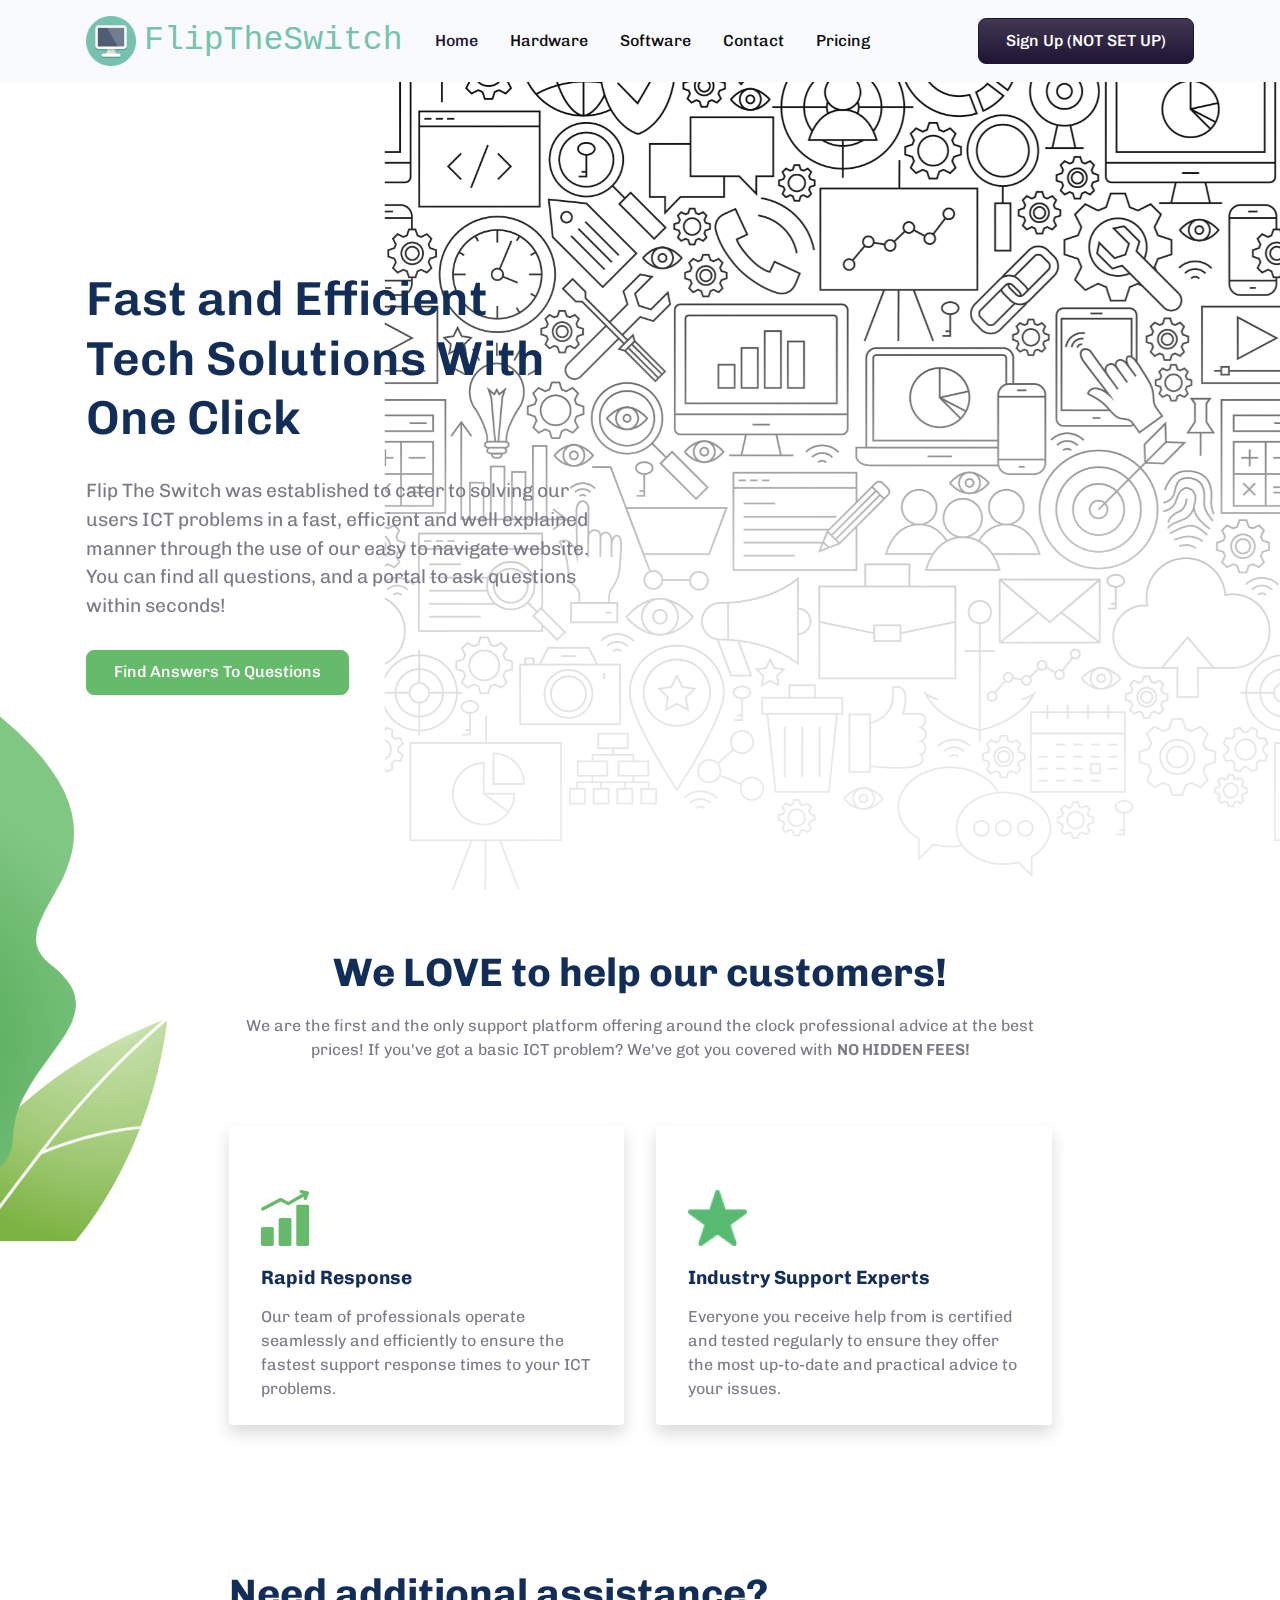
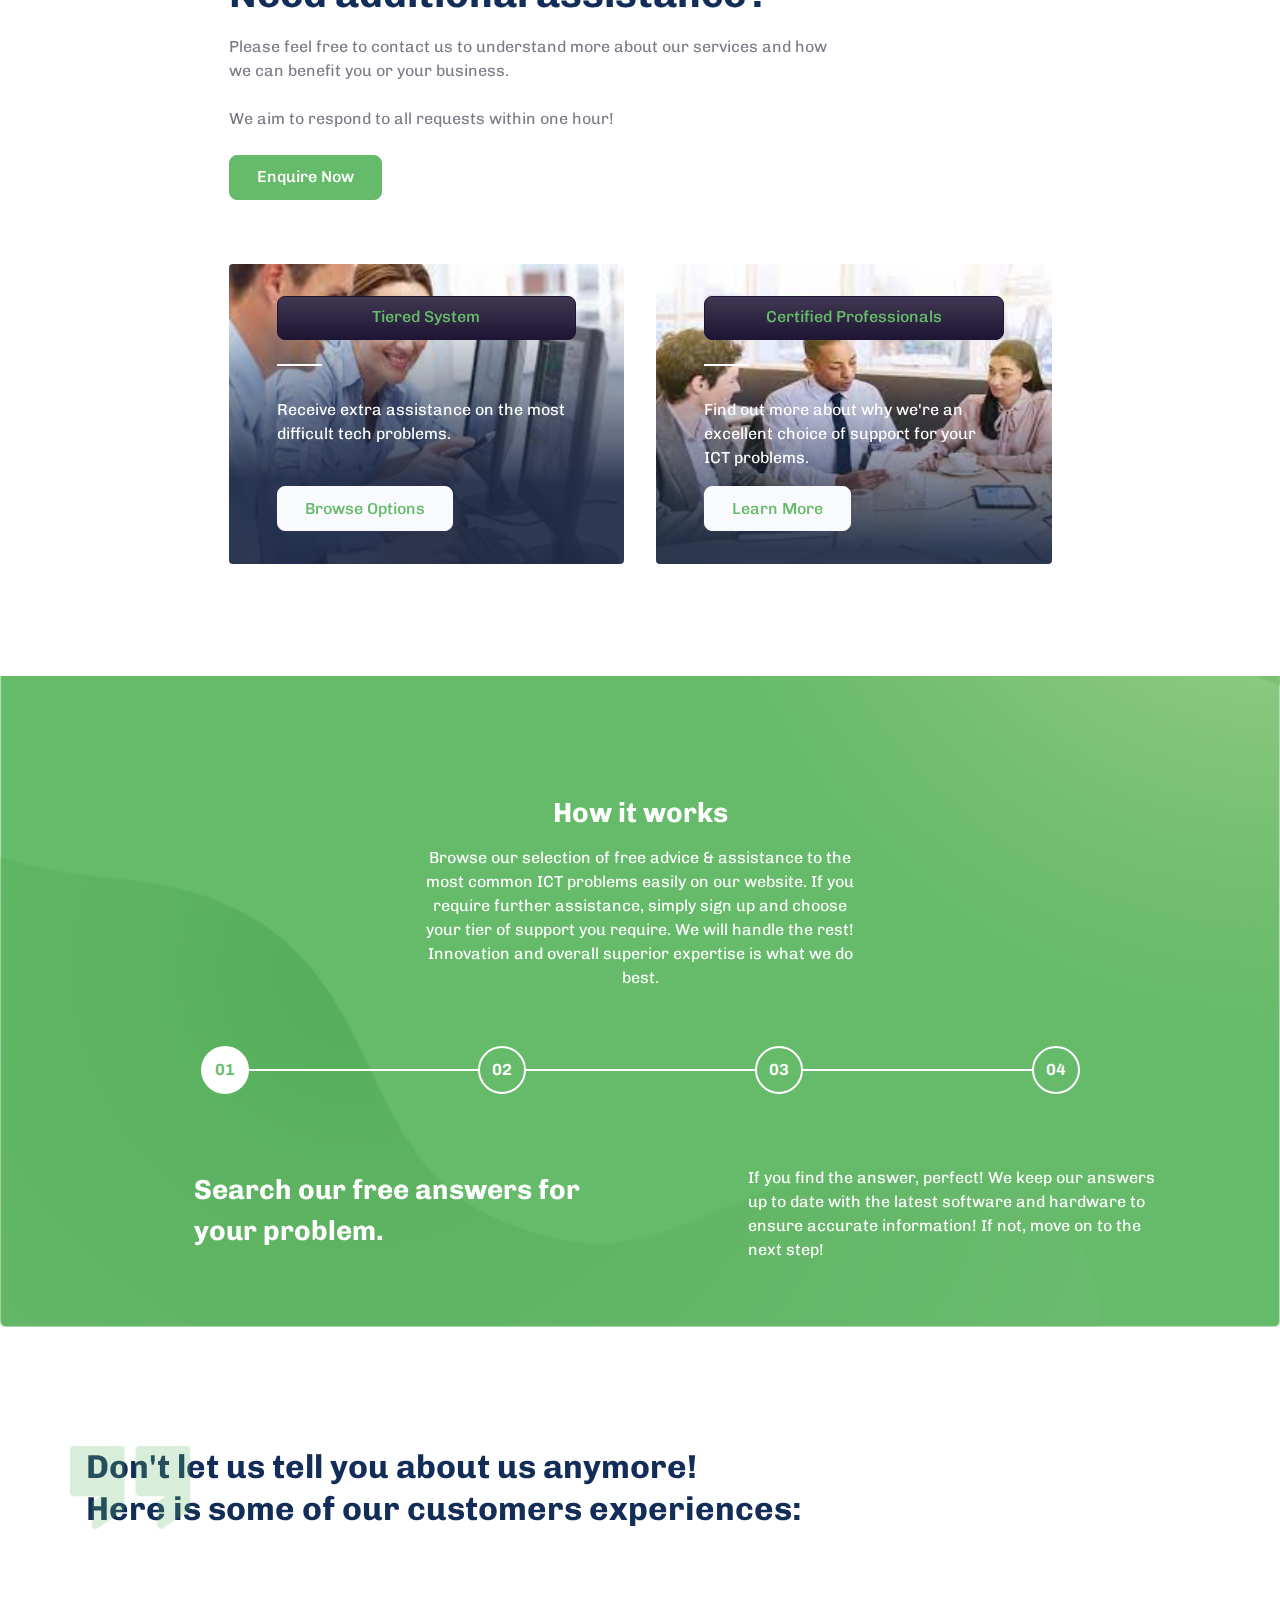
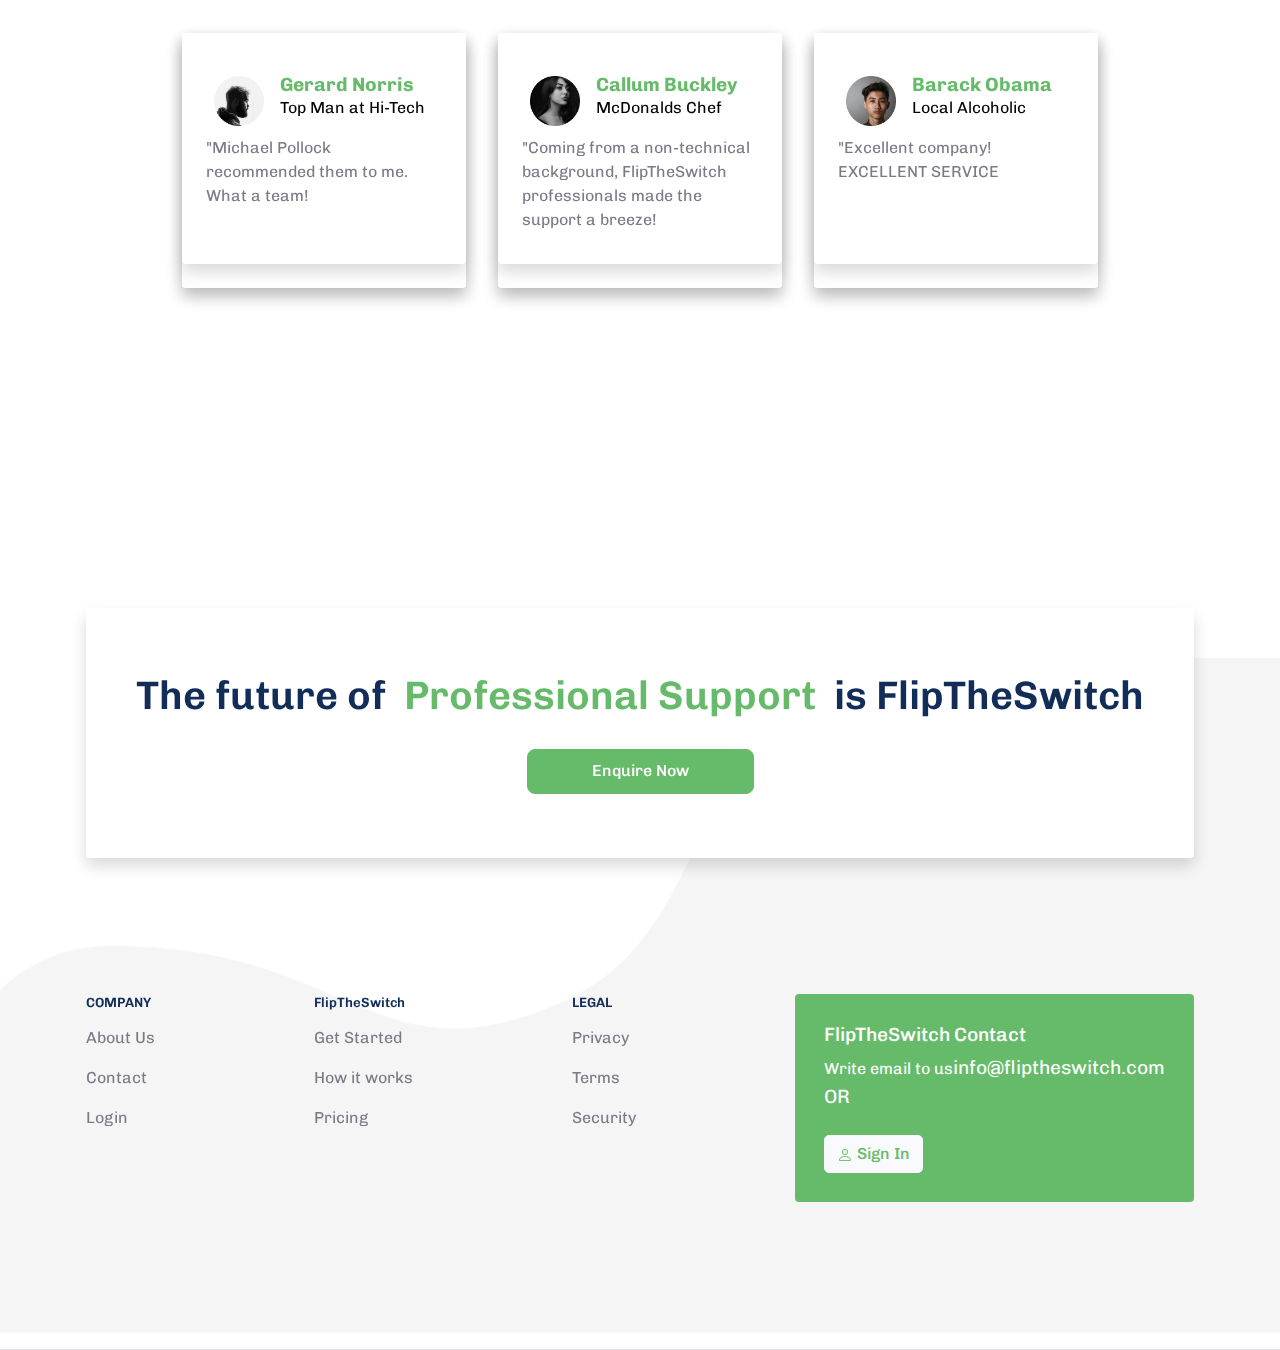
==== commit 029bf898: "Nav Fix" ====
--- a/index.html
+++ b/index.html
@@ -111,11 +111,11 @@
               </li>
               <li class="nav-item px-2">
                 <a class="nav-link fw-medium" href="hardware_questions.html"
-                  >Hardware Questions</a
+                  >Hardware </a
                 >
               </li>
               <li class="nav-item px-2">
-                <a class="nav-link fw-medium" href="software_questions.html">Software Questions</a>
+                <a class="nav-link fw-medium" href="software_questions.html">Software</a>
               </li>
               <li class="nav-item px-2">
                 <a class="nav-link fw-medium" href="contact.html">Contact</a>
